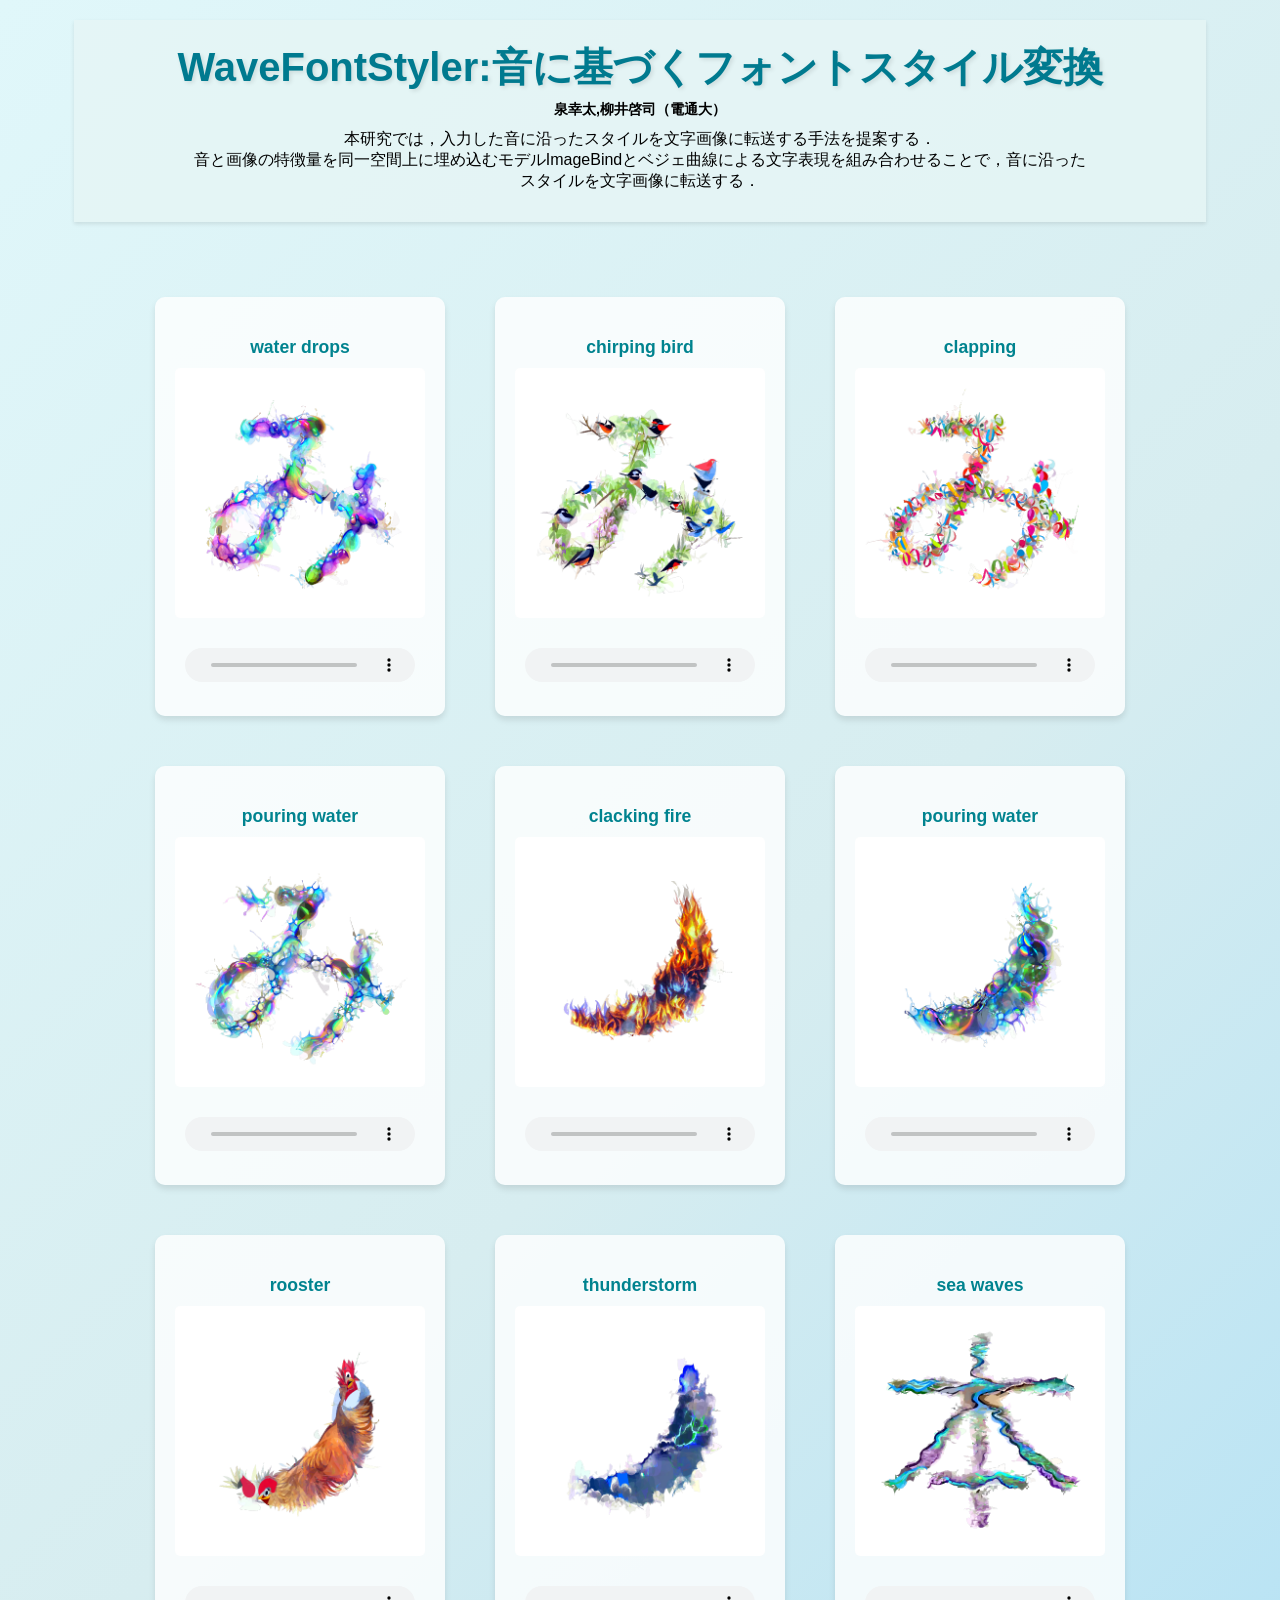
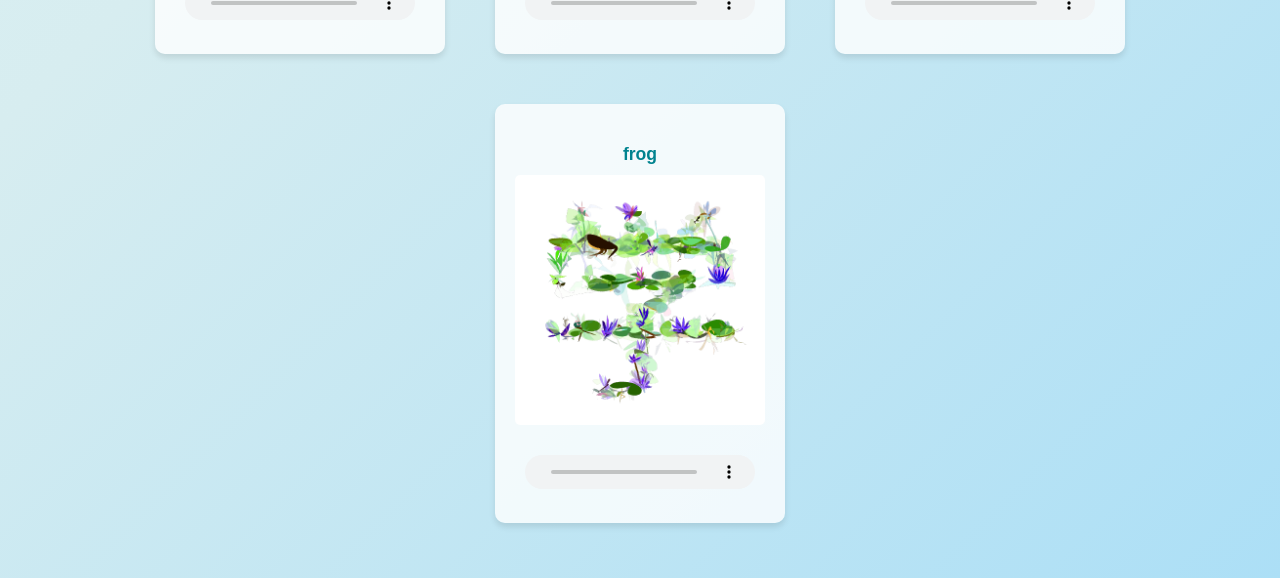
==== index.html @ 9753abb4 "Change file name" ====
<!DOCTYPE html>
<html lang="ja">

<head>
    <meta charset="UTF-8">
    <meta name="viewport" content="width=device-width, initial-scale=1.0">
    <title>音声と画像のギャラリー</title>
    <link rel="stylesheet" href="./static/style.css">
    <script>
        document.addEventListener('DOMContentLoaded', function () {
            const images = document.querySelectorAll('.item img');
            const qrOverlay = document.querySelector('.qr-overlay');
            const qrCode = document.querySelector('.qr-code');
            const closeQr = document.querySelector('.close-qr');

            images.forEach(img => {
                img.addEventListener('click', function () {
                    // QRコードのURLを生成（実際のQRコード生成に置き換えてください）
                    const qrUrl = `https://api.qrserver.com/v1/create-qr-code/?size=200x200&data=${encodeURIComponent(img.src)}`;
                    qrCode.src = qrUrl;
                    qrOverlay.style.display = 'flex';
                });
            });

            closeQr.addEventListener('click', function () {
                qrOverlay.style.display = 'none';
            });
        });
    </script>
</head>

<body>
    <div class="header">
        <h1 class="title">WaveFontStyler:音に基づくフォントスタイル変換</h1>
        <p class="author">泉幸太,柳井啓司（電通大）</p>
        <p class="abstract">
            本研究では，入力した音に沿ったスタイルを文字画像に転送する手法を提案する．<br>音と画像の特徴量を同一空間上に埋め込むモデルImageBindとベジェ曲線による文字表現を組み合わせることで，音に沿ったスタイルを文字画像に転送する．
        </p>
    </div>
    <div class="gallery">
        <div class="item">
            <div class="text">water drops</div>
            <img src="./image/mi_water_drop.png" alt="Image 1">
            <audio controls>
                <source src="./audio/water_drops.wav" type="audio/wav">
                Your browser does not support the audio element.
            </audio>
        </div>
        <div class="item">
            <div class="text">chirping bird</div>
            <img src="./image/mi_bird.png" alt="Image 2">
            <audio controls>
                <source src="./audio/chirping_bird.wav" type="audio/wav">
                Your browser does not support the audio element.
            </audio>
        </div>
        <div class="item">
            <div class="text">clapping</div>
            <img src="./image/mi_clapping.png" alt="Image 3">
            <audio controls>
                <source src="./audio/clapping.wav" type="audio/wav">
                Your browser does not support the audio element.
            </audio>
        </div>
        <div class="item">
            <div class="text">pouring water</div>
            <img src="./image/mi_pour_water.png" alt="Image 4">
            <audio controls>
                <source src="./audio/pouring_water.wav" type="audio/wav">
                Your browser does not support the audio element.
            </audio>
        </div>
        <div class="item">
            <div class="text">clacking fire</div>
            <img src="./image/moon_cracking_fire.png" alt="Image 4">
            <audio controls>
                <source src="./audio/cracking_fire.wav" type="audio/wav">
                Your browser does not support the audio element.
            </audio>
        </div>
        <div class="item">
            <div class="text">pouring water</div>
            <img src="./image/moon_pour_water.png" alt="Image 4">
            <audio controls>
                <source src="./audio/pouring_water.wav" type="audio/wav">
                Your browser does not support the audio element.
            </audio>
        </div>
        <div class="item">
            <div class="text">rooster</div>
            <img src="./image/moon_rooster2.png" alt="Image 4">
            <audio controls>
                <source src="./audio/rooster.wav" type="audio/wav">
                Your browser does not support the audio element.
            </audio>
        </div>
        <div class="item">
            <div class="text">thunderstorm</div>
            <img src="./image/moon_thunderstorm2.png" alt="Image 4">
            <audio controls>
                <source src="./audio/thunderstorm.wav" type="audio/wav">
                Your browser does not support the audio element.
            </audio>
        </div>
        <div class="item">
            <div class="text">sea waves</div>
            <img src="./image/hon_sea_waves.png" alt="Image 4">
            <audio controls>
                <source src="./audio/sea_waves.wav" type="audio/wav">
                Your browser does not support the audio element.
            </audio>
        </div>
        <div class="item">
            <div class="text">frog</div>
            <img src="./image/gaku_frog.png" alt="Image 4">
            <audio controls>
                <source src="./audio/frog.wav" type="audio/wav">
                Your browser does not support the audio element.
            </audio>
        </div>
    </div>
    <div class="qr-overlay">
        <div class="qr-container">
            <img class="qr-code" src="" alt="QR コード">
            <button class="close-qr">閉じる</button>
        </div>
    </div>
</body>

</html>
---- static/style.css ----
/* styles.css
body {
    font-family: 'Arial', sans-serif;
    background-color: #f8f9fa;
    margin: 0;
    padding: 0;
    display: flex;
    justify-content: center;
}

.gallery {
    display: flex;
    flex-wrap: wrap;
    gap: 20px;
    justify-content: center;
    width: 80%;
    max-width: 1200px;
    margin: 20px 0;
}

.item {
    background: #fff;
    border-radius: 10px;
    box-shadow: 0 4px 8px rgba(0, 0, 0, 0.1);
    overflow: hidden;
    transition: transform 0.2s;
    width: calc(50% - 10px);
    margin-bottom: 20px;
    position: relative;
}

.item:hover {
    transform: translateY(-10px);
}

.text {
    width: 100%;
    text-align: center;
    font-size: 1.2em;
    font-weight: bold;
    color: black;
    margin: 20px 0;
}

img {
    width: 100%;
    height: auto;
    display: block;
}

audio {
    width: 100%;
    padding: 10px;
    box-sizing: border-box;
}

@media (max-width: 768px) {
    .item {
        width: 100%;
    }
} */

/* styles.css */
body {
    font-family: 'Arial', sans-serif;
    background-color: #f8f9fa;
    margin: 0;
    padding: 0;
    display: flex;
    flex-direction: column;
    align-items: center;
}

.header {
    text-align: center;
    margin: 20px 0;
}

.title {
    font-size: 2.5em;
    margin: 10px 0;
}

.author {
    font-size: 0.9em;
    font-weight: bold;
    margin: 5px 0;
}

.abstract {
    font-size: 1em;
    margin: 10px auto;
    max-width: 80%;
    text-align: center;

}

.gallery {
    display: flex;
    flex-wrap: wrap;
    gap: 20px;
    justify-content: center;
    width: 80%;
    max-width: 1200px;
    margin: 20px 0;
}

.item {
    background: #fff;
    border-radius: 10px;
    box-shadow: 0 4px 8px rgba(0, 0, 0, 0.1);
    overflow: hidden;
    transition: transform 0.2s;
    width: calc(50% - 10px);
    margin-bottom: 20px;
    position: relative;
}

.item:hover {
    transform: translateY(-10px);
}

.text {
    width: 100%;
    text-align: center;
    font-size: 1.2em;
    font-weight: bold;
    color: black;
    margin: 20px 0;
}

img {
    width: 100%;
    height: auto;
    display: block;
}

audio {
    width: 100%;
    padding: 10px;
    box-sizing: border-box;
}

@media (max-width: 768px) {
    .item {
        width: 100%;
    }
}

body {
    font-family: 'Noto Sans JP', sans-serif;
    margin: 0;
    padding: 0;
    background: linear-gradient(135deg, #e0f7fa, #d7edf0, #acdff6);
    min-height: 100vh;
}

.header {
    background-color: rgba(231, 246, 246, 0.8);
    padding: 20px 0;
    box-shadow: 0 2px 4px rgba(0, 0, 0, 0.1);
}

.title {
    font-family: 'Noto Sans JP', sans-serif;
    color: #007a8f;
    text-align: center;
    margin: 0;
    font-size: 2.5em;
    text-shadow: 2px 2px 4px rgba(0, 0, 0, 0.1);
}

.gallery {
    display: flex;
    flex-wrap: wrap;
    justify-content: center;
    padding: 20px;
}

.item {
    background: rgba(255, 255, 255, 0.8);
    border-radius: 10px;
    padding: 20px;
    margin: 15px;
    box-shadow: 0 4px 6px rgba(0, 0, 0, 0.1);
    width: 250px;
    text-align: center;
    transition: transform 0.3s ease;
}

.item:hover {
    transform: translateY(-5px);
}

.text {
    color: #00838f;
    font-weight: 700;
    margin-bottom: 10px;
    font-size: 1.1em;
}

.item img {
    width: 100%;
    height: auto;
    border-radius: 5px;
    margin-bottom: 10px;
    cursor: pointer;
}

audio {
    width: 100%;
    margin-top: 10px;
}

/* QRコードのスタイル */
.qr-overlay {
    display: none;
    position: fixed;
    top: 0;
    left: 0;
    width: 100%;
    height: 100%;
    background-color: rgba(0, 0, 0, 0.7);
    justify-content: center;
    align-items: center;
    z-index: 1000;
}

.qr-container {
    background-color: white;
    padding: 20px;
    border-radius: 10px;
    text-align: center;
}

.qr-code {
    width: 200px;
    height: 200px;
    margin-bottom: 10px;
}

.close-qr {
    background-color: #00838f;
    color: white;
    border: none;
    padding: 10px 20px;
    border-radius: 5px;
    cursor: pointer;
    font-family: 'Noto Sans JP', sans-serif;
    font-weight: 700;
}

.close-qr:hover {
    background-color: #006064;
}
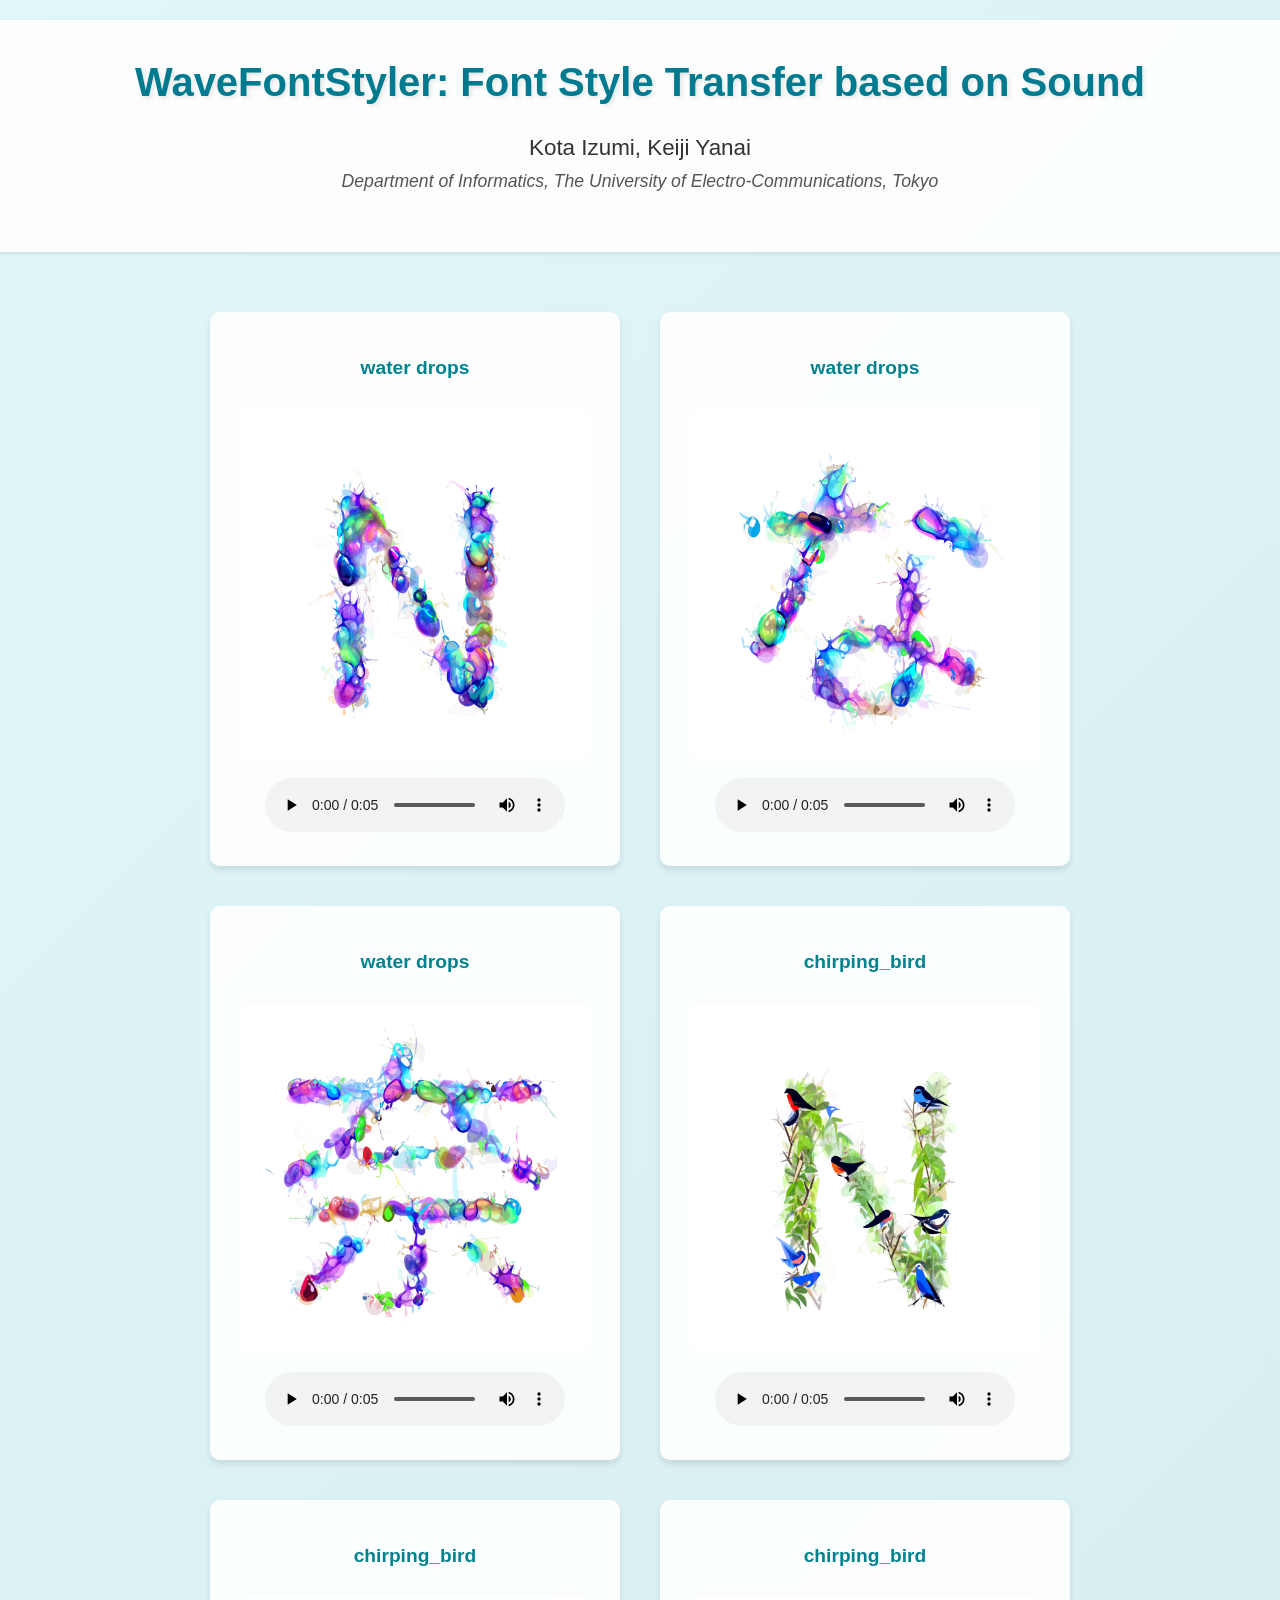
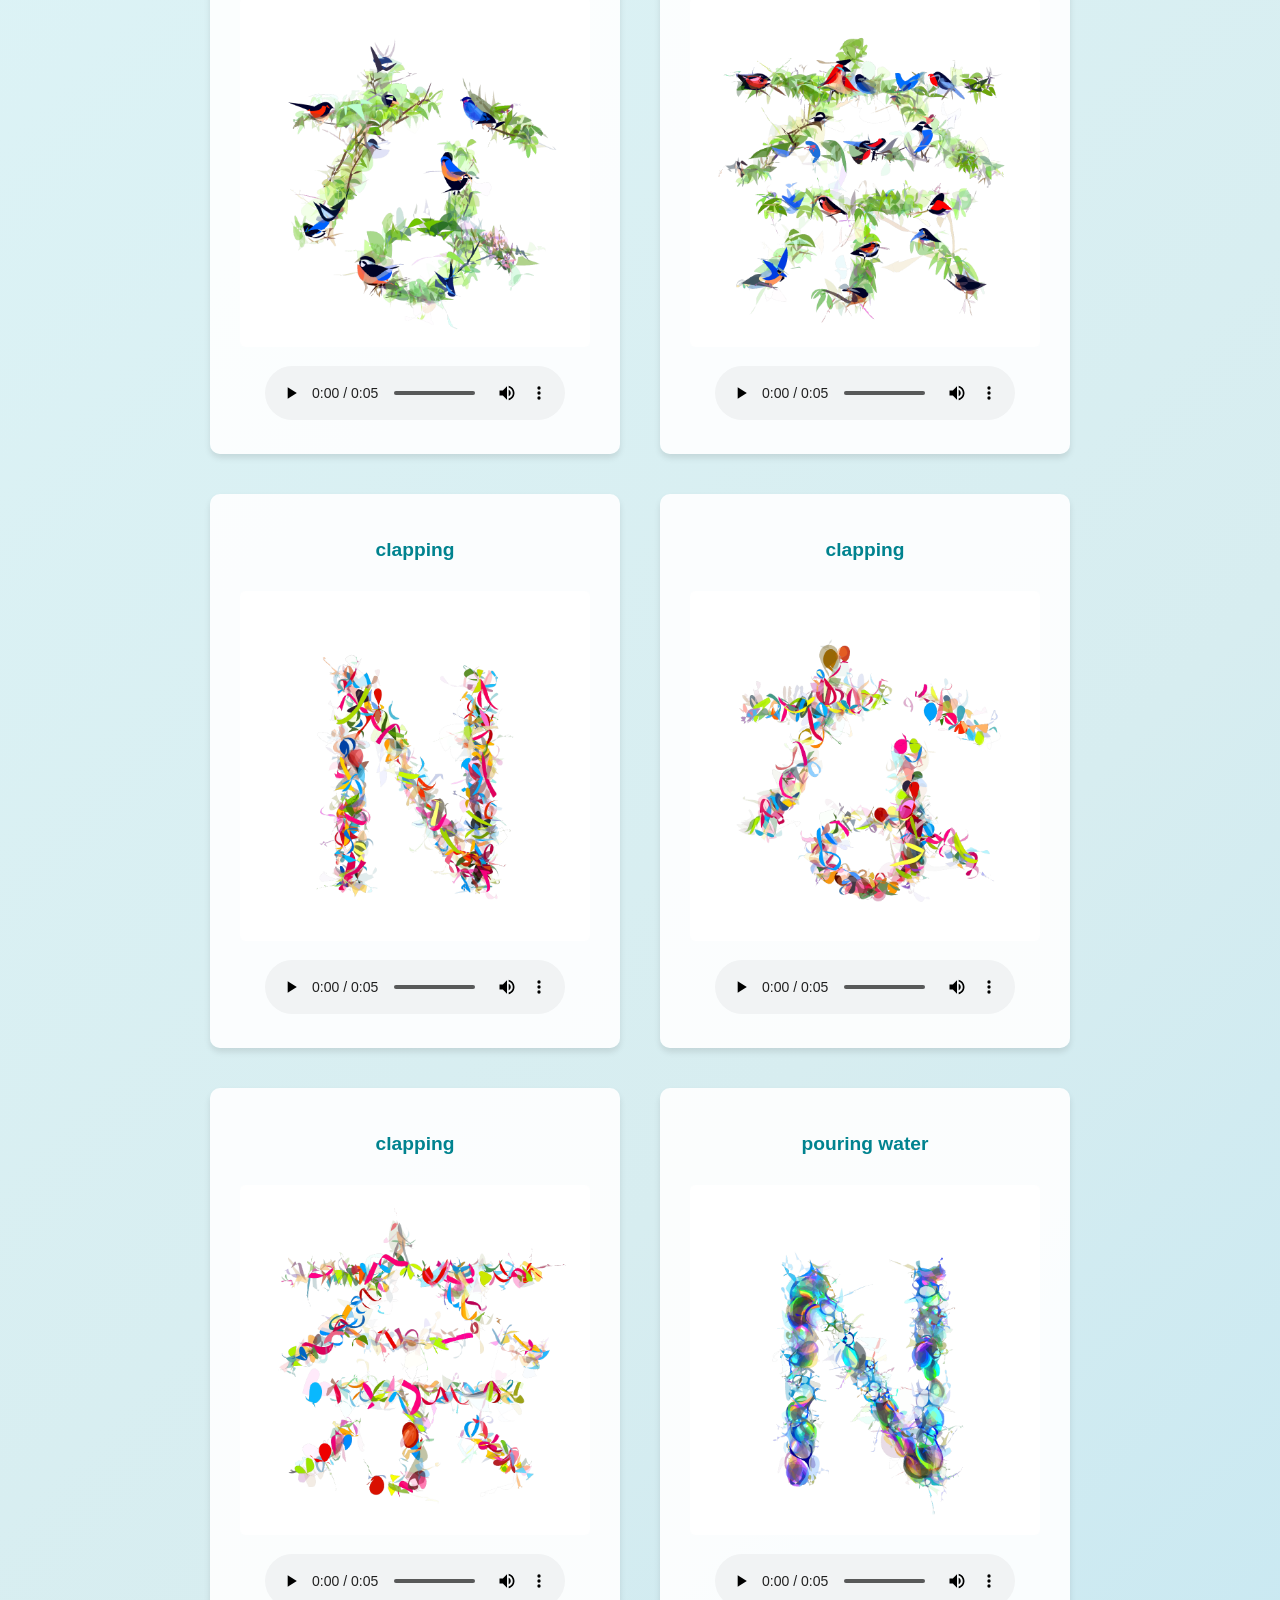
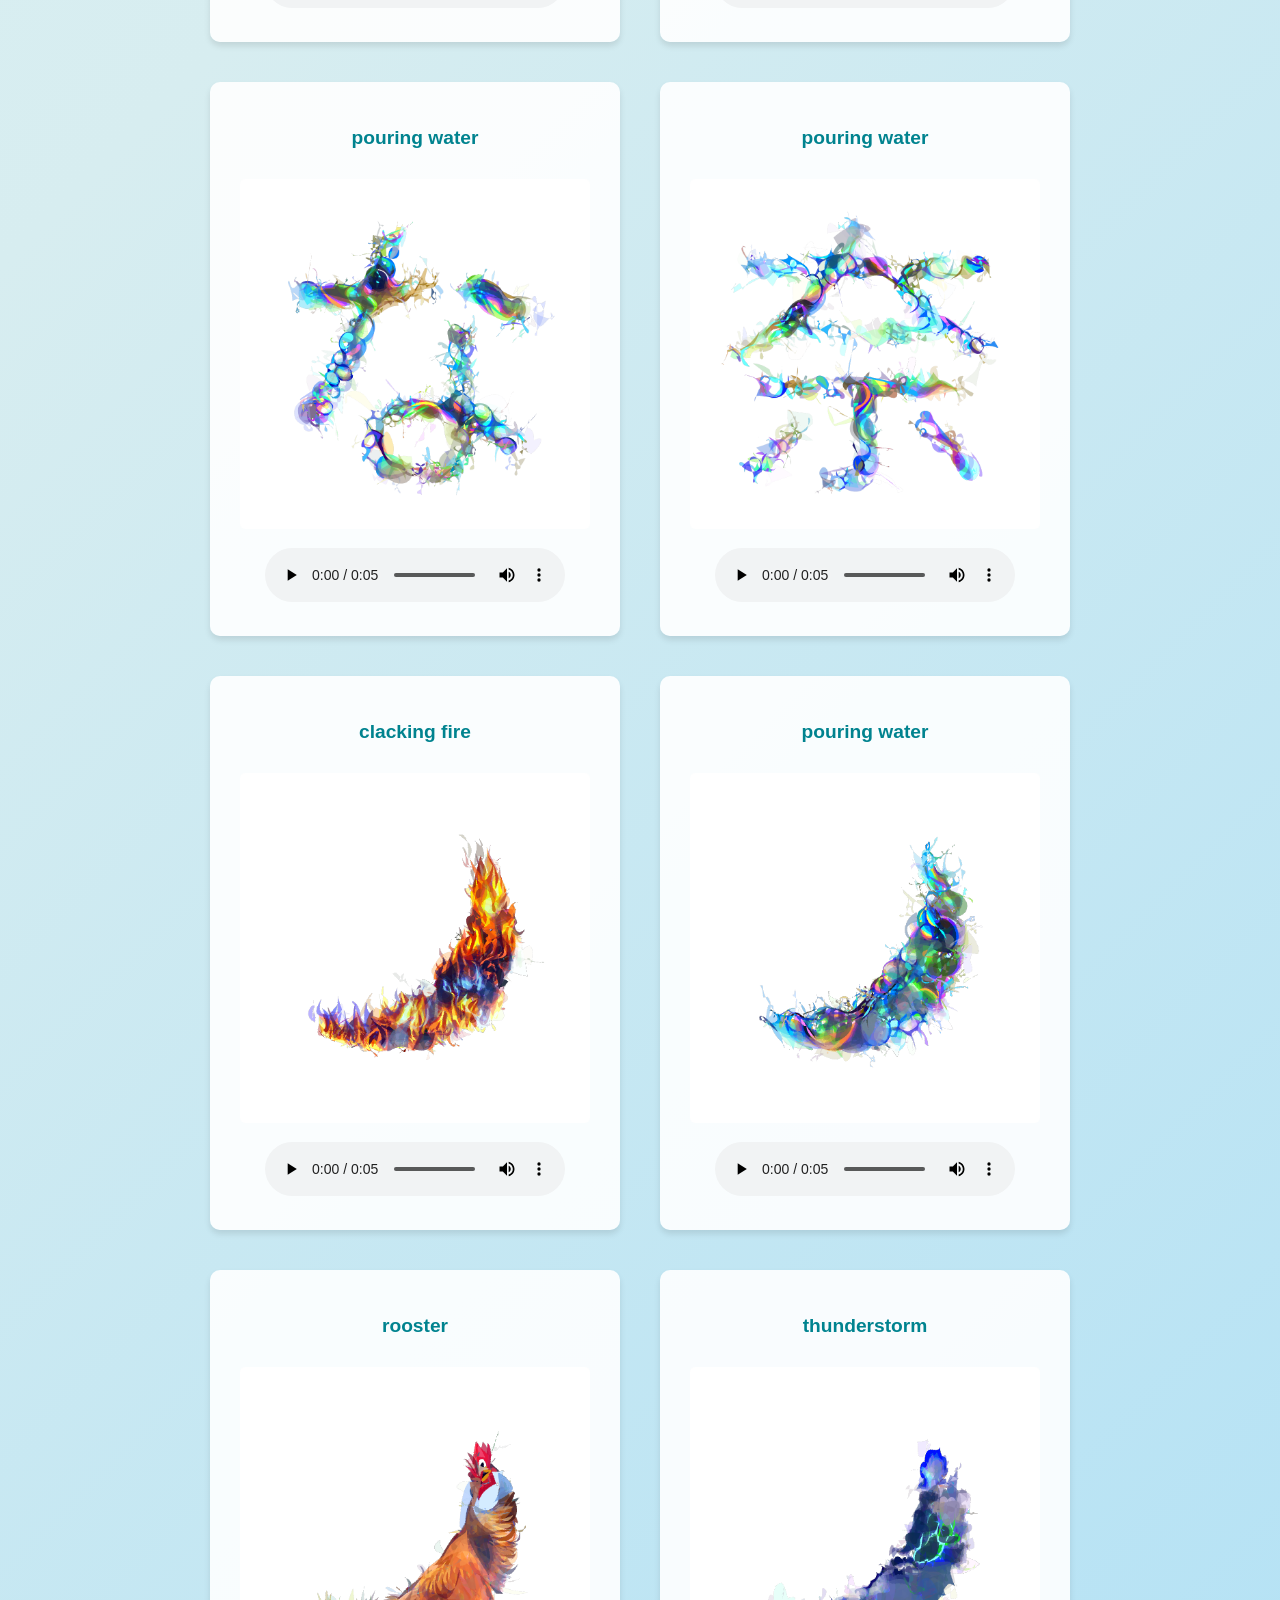
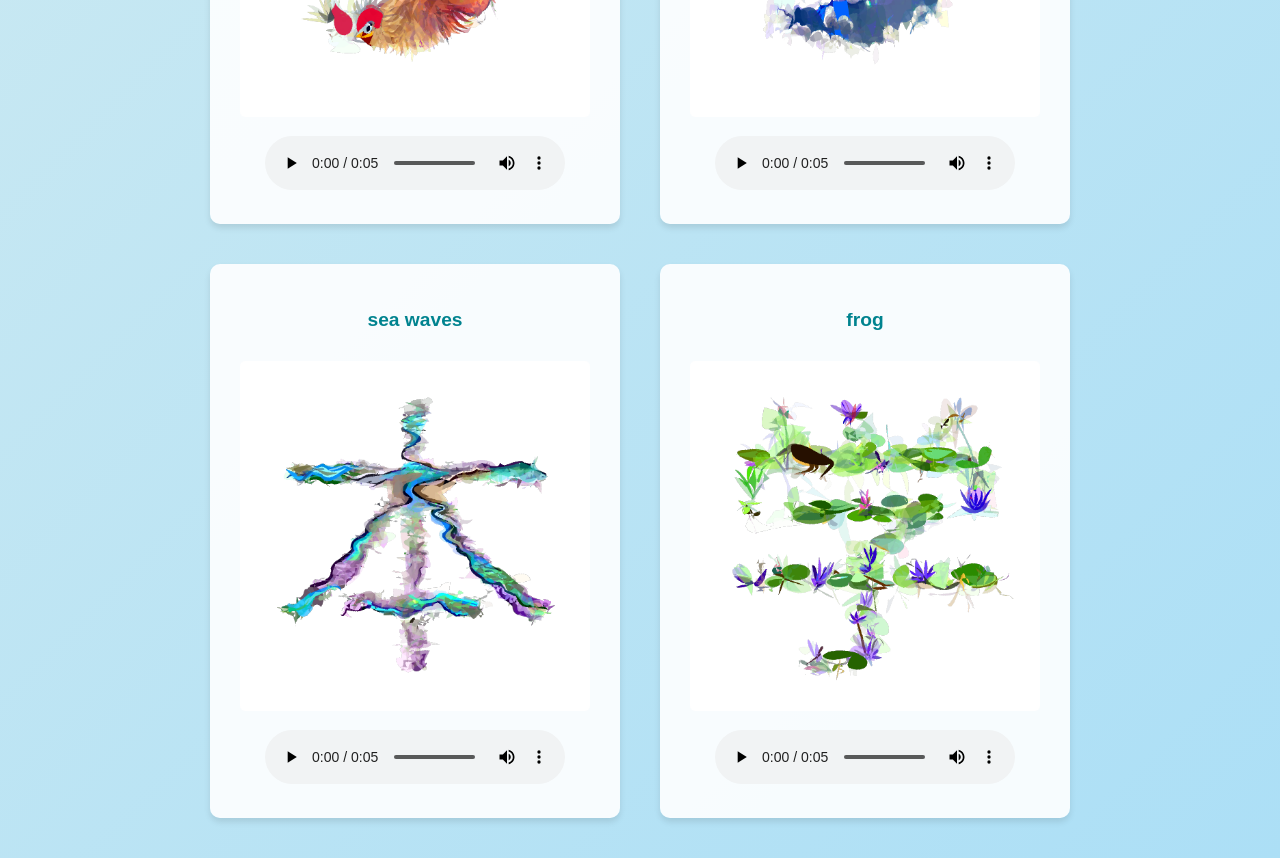
==== commit ac4730e9: "Add results" ====
--- a/index.html
+++ b/index.html
@@ -4,61 +4,129 @@
 <head>
     <meta charset="UTF-8">
     <meta name="viewport" content="width=device-width, initial-scale=1.0">
-    <title>音声と画像のギャラリー</title>
+    <title>Generated images</title>
     <link rel="stylesheet" href="./static/style.css">
-    <script>
-        document.addEventListener('DOMContentLoaded', function () {
-            const images = document.querySelectorAll('.item img');
-            const qrOverlay = document.querySelector('.qr-overlay');
-            const qrCode = document.querySelector('.qr-code');
-            const closeQr = document.querySelector('.close-qr');
-
-            images.forEach(img => {
-                img.addEventListener('click', function () {
-                    // QRコードのURLを生成（実際のQRコード生成に置き換えてください）
-                    const qrUrl = `https://api.qrserver.com/v1/create-qr-code/?size=200x200&data=${encodeURIComponent(img.src)}`;
-                    qrCode.src = qrUrl;
-                    qrOverlay.style.display = 'flex';
-                });
-            });
-
-            closeQr.addEventListener('click', function () {
-                qrOverlay.style.display = 'none';
-            });
-        });
-    </script>
 </head>
 
 <body>
     <div class="header">
-        <h1 class="title">WaveFontStyler:音に基づくフォントスタイル変換</h1>
-        <p class="author">泉幸太,柳井啓司（電通大）</p>
-        <p class="abstract">
-            本研究では，入力した音に沿ったスタイルを文字画像に転送する手法を提案する．<br>音と画像の特徴量を同一空間上に埋め込むモデルImageBindとベジェ曲線による文字表現を組み合わせることで，音に沿ったスタイルを文字画像に転送する．
-        </p>
+        <h1 class="title">WaveFontStyler: Font Style Transfer based on Sound</h1>
+        <div class="author-section">
+            <p class="authors">Kota Izumi, Keiji Yanai</p>
+            <p class="affiliation">Department of Informatics, The University of Electro-Communications, Tokyo</p>
+        </div>
     </div>
     <div class="gallery">
         <div class="item">
             <div class="text">water drops</div>
-            <img src="./image/mi_water_drop.png" alt="Image 1">
+            <img src="./image/N_audio_only_audio:water_drop_sim:1.0_shape:0.5_cropsize:160_random_reinit.png" alt="Image 1">
             <audio controls>
-                <source src="./audio/water_drops.wav" type="audio/wav">
+                <source src="./audio/water_drops.mp3" type="audio/wav">
                 Your browser does not support the audio element.
             </audio>
         </div>
         <div class="item">
-            <div class="text">chirping bird</div>
-            <img src="./image/mi_bird.png" alt="Image 2">
+            <div class="text">water drops</div>
+            <img src="./image/な_audio_only_audio:water_drop_sim:1.0_shape:0.5_cropsize:160_random_reinit.png" alt="Image 1">
             <audio controls>
-                <source src="./audio/chirping_bird.wav" type="audio/wav">
+                <source src="./audio/water_drops.mp3" type="audio/wav">
+                Your browser does not support the audio element.
+            </audio>
+        </div>
+        <div class="item">
+            <div class="text">water drops</div>
+            <img src="./image/奈_audio_only_audio:water_drop_sim:1.0_shape:0.5_cropsize:160_random_reinit.png" alt="Image 1">
+            <audio controls>
+                <source src="./audio/water_drops.mp3" type="audio/wav">
+                Your browser does not support the audio element.
+            </audio>
+        </div>
+
+
+        <div class="item">
+            <div class="text">chirping_bird</div>
+                <img src="./image/N_audio_only_audio:bird_sim:1.0_shape:0.5_cropsize:160_random_reinit.png" alt="Image 1">
+                <audio controls>
+                    <source src="./audio/chirping_bird.mp3" type="audio/wav">
+                    Your browser does not support the audio element.
+                </audio>
+        </div>
+        <div class="item">
+            <div class="text">chirping_bird</div>
+            <img src="./image/な_audio_only_audio:bird_sim:1.0_shape:0.5_cropsize:160_random_reinit.png" alt="Image 1">
+            <audio controls>
+                <source src="./audio/chirping_bird.mp3" type="audio/wav">
+                Your browser does not support the audio element.
+            </audio>
+        </div>
+        <div class="item">
+            <div class="text">chirping_bird</div>
+            <img src="./image/奈_audio_only_audio:bird_sim:1.0_shape:0.5_cropsize:160_random_reinit.png" alt="Image 1">
+            <audio controls>
+                <source src="./audio/chirping_bird.mp3" type="audio/wav">
+                Your browser does not support the audio element.
+            </audio>
+        </div>
+
+
+
+        <div class="item">
+            <div class="text">clapping</div>
+            <img src="./image/N_audio_only_audio:clapping_sim:1.0_shape:0.5_cropsize:160_random_reinit.png" alt="Image 1">
+            <audio controls>
+                <source src="./audio/clapping.mp3" type="audio/wav">
                 Your browser does not support the audio element.
             </audio>
         </div>
         <div class="item">
             <div class="text">clapping</div>
+            <img src="./image/な_audio_only_audio:clapping_sim:1.0_shape:0.5_cropsize:160_random_reinit.png" alt="Image 1">
+            <audio controls>
+                <source src="./audio/clapping.mp3" type="audio/wav">
+                Your browser does not support the audio element.
+            </audio>
+        </div>
+        <div class="item">
+            <div class="text">clapping</div>
+            <img src="./image/奈_audio_only_audio:clapping_sim:1.0_shape:0.5_cropsize:160_random_reinit.png" alt="Image 1">
+            <audio controls>
+                <source src="./audio/clapping.mp3" type="audio/wav">
+                Your browser does not support the audio element.
+            </audio>
+        </div>
+
+
+        <div class="item">
+            <div class="text">pouring water</div>
+            <img src="./image/N_audio_only_audio:pour_water_sim:1.0_shape:0.5_cropsize:160_random_reinit.png" alt="Image 1">
+            <audio controls>
+                <source src="./audio/water_drops.mp3" type="audio/wav">
+                Your browser does not support the audio element.
+            </audio>
+        </div>
+        <div class="item">
+            <div class="text">pouring water</div>
+            <img src="./image/な_audio_only_audio:pour_water_sim:1.0_shape:0.5_cropsize:160_random_reinit.png" alt="Image 1">
+            <audio controls>
+                <source src="./audio/water_drops.mp3" type="audio/wav">
+                Your browser does not support the audio element.
+            </audio>
+        </div>
+        <div class="item">
+            <div class="text">pouring water</div>
+            <img src="./image/奈_audio_only_audio:pour_water_sim:1.0_shape:0.5_cropsize:160_random_reinit.png" alt="Image 1">
+            <audio controls>
+                <source src="./audio/water_drops.mp3" type="audio/wav">
+                Your browser does not support the audio element.
+            </audio>
+        </div>
+
+
+        <!-- <div class="item">
+            <div class="text">clapping</div>
             <img src="./image/mi_clapping.png" alt="Image 3">
             <audio controls>
-                <source src="./audio/clapping.wav" type="audio/wav">
+                <source src="./audio/clapping.mp3" type="audio/wav">
                 Your browser does not support the audio element.
             </audio>
         </div>
@@ -66,15 +134,15 @@
             <div class="text">pouring water</div>
             <img src="./image/mi_pour_water.png" alt="Image 4">
             <audio controls>
-                <source src="./audio/pouring_water.wav" type="audio/wav">
+                <source src="./audio/pouring_water.mp3" type="audio/wav">
                 Your browser does not support the audio element.
             </audio>
-        </div>
+        </div> -->
         <div class="item">
             <div class="text">clacking fire</div>
             <img src="./image/moon_cracking_fire.png" alt="Image 4">
             <audio controls>
-                <source src="./audio/cracking_fire.wav" type="audio/wav">
+                <source src="./audio/cracking_fire.mp3" type="audio/wav">
                 Your browser does not support the audio element.
             </audio>
         </div>
@@ -82,7 +150,7 @@
             <div class="text">pouring water</div>
             <img src="./image/moon_pour_water.png" alt="Image 4">
             <audio controls>
-                <source src="./audio/pouring_water.wav" type="audio/wav">
+                <source src="./audio/pouring_water.mp3" type="audio/wav">
                 Your browser does not support the audio element.
             </audio>
         </div>
@@ -90,7 +158,7 @@
             <div class="text">rooster</div>
             <img src="./image/moon_rooster2.png" alt="Image 4">
             <audio controls>
-                <source src="./audio/rooster.wav" type="audio/wav">
+                <source src="./audio/rooster.mp3" type="audio/wav">
                 Your browser does not support the audio element.
             </audio>
         </div>
@@ -98,7 +166,7 @@
             <div class="text">thunderstorm</div>
             <img src="./image/moon_thunderstorm2.png" alt="Image 4">
             <audio controls>
-                <source src="./audio/thunderstorm.wav" type="audio/wav">
+                <source src="./audio/thunderstorm.mp3" type="audio/wav">
                 Your browser does not support the audio element.
             </audio>
         </div>
@@ -106,7 +174,7 @@
             <div class="text">sea waves</div>
             <img src="./image/hon_sea_waves.png" alt="Image 4">
             <audio controls>
-                <source src="./audio/sea_waves.wav" type="audio/wav">
+                <source src="./audio/sea_waves.mp3" type="audio/wav">
                 Your browser does not support the audio element.
             </audio>
         </div>
@@ -114,15 +182,9 @@
             <div class="text">frog</div>
             <img src="./image/gaku_frog.png" alt="Image 4">
             <audio controls>
-                <source src="./audio/frog.wav" type="audio/wav">
+                <source src="./audio/frog.mp3" type="audio/wav">
                 Your browser does not support the audio element.
             </audio>
-        </div>
-    </div>
-    <div class="qr-overlay">
-        <div class="qr-container">
-            <img class="qr-code" src="" alt="QR コード">
-            <button class="close-qr">閉じる</button>
         </div>
     </div>
 </body>
--- a/static/style.css
+++ b/static/style.css
@@ -1,173 +1,47 @@
-/* styles.css
-body {
-    font-family: 'Arial', sans-serif;
-    background-color: #f8f9fa;
-    margin: 0;
-    padding: 0;
-    display: flex;
-    justify-content: center;
-}
-
-.gallery {
-    display: flex;
-    flex-wrap: wrap;
-    gap: 20px;
-    justify-content: center;
-    width: 80%;
-    max-width: 1200px;
-    margin: 20px 0;
-}
-
-.item {
-    background: #fff;
-    border-radius: 10px;
-    box-shadow: 0 4px 8px rgba(0, 0, 0, 0.1);
-    overflow: hidden;
-    transition: transform 0.2s;
-    width: calc(50% - 10px);
-    margin-bottom: 20px;
-    position: relative;
-}
-
-.item:hover {
-    transform: translateY(-10px);
-}
-
-.text {
-    width: 100%;
-    text-align: center;
-    font-size: 1.2em;
-    font-weight: bold;
-    color: black;
-    margin: 20px 0;
-}
-
-img {
-    width: 100%;
-    height: auto;
-    display: block;
-}
-
-audio {
-    width: 100%;
-    padding: 10px;
-    box-sizing: border-box;
-}
-
-@media (max-width: 768px) {
-    .item {
-        width: 100%;
-    }
-} */
-
-/* styles.css */
-body {
-    font-family: 'Arial', sans-serif;
-    background-color: #f8f9fa;
-    margin: 0;
-    padding: 0;
-    display: flex;
-    flex-direction: column;
-    align-items: center;
-}
-
-.header {
-    text-align: center;
-    margin: 20px 0;
-}
-
-.title {
-    font-size: 2.5em;
-    margin: 10px 0;
-}
-
-.author {
-    font-size: 0.9em;
-    font-weight: bold;
-    margin: 5px 0;
-}
-
-.abstract {
-    font-size: 1em;
-    margin: 10px auto;
-    max-width: 80%;
-    text-align: center;
-
-}
-
-.gallery {
-    display: flex;
-    flex-wrap: wrap;
-    gap: 20px;
-    justify-content: center;
-    width: 80%;
-    max-width: 1200px;
-    margin: 20px 0;
-}
-
-.item {
-    background: #fff;
-    border-radius: 10px;
-    box-shadow: 0 4px 8px rgba(0, 0, 0, 0.1);
-    overflow: hidden;
-    transition: transform 0.2s;
-    width: calc(50% - 10px);
-    margin-bottom: 20px;
-    position: relative;
-}
-
-.item:hover {
-    transform: translateY(-10px);
-}
-
-.text {
-    width: 100%;
-    text-align: center;
-    font-size: 1.2em;
-    font-weight: bold;
-    color: black;
-    margin: 20px 0;
-}
-
-img {
-    width: 100%;
-    height: auto;
-    display: block;
-}
-
-audio {
-    width: 100%;
-    padding: 10px;
-    box-sizing: border-box;
-}
-
-@media (max-width: 768px) {
-    .item {
-        width: 100%;
-    }
-}
-
 body {
     font-family: 'Noto Sans JP', sans-serif;
     margin: 0;
     padding: 0;
-    background: linear-gradient(135deg, #e0f7fa, #d7edf0, #acdff6);
+    background: linear-gradient(135deg, #e0f7fa, #d7edf0, #acdff6);  背景のグラデーション
     min-height: 100vh;
 }
 
 .header {
-    background-color: rgba(231, 246, 246, 0.8);
-    padding: 20px 0;
+    background-color: rgba(255, 255, 255, 0.9);  /* ヘッダーの背景色を変更 */
+    padding: 40px 0;
     box-shadow: 0 2px 4px rgba(0, 0, 0, 0.1);
+    margin: 20px 0;
+    width: 100%;
 }
 
 .title {
     font-family: 'Noto Sans JP', sans-serif;
     color: #007a8f;
     text-align: center;
-    margin: 0;
+    margin: 0 20px 30px 20px;
+    padding: 0 20px;
     font-size: 2.5em;
     text-shadow: 2px 2px 4px rgba(0, 0, 0, 0.1);
+}
+
+.author-section {
+    text-align: center;
+    margin: 20px 0;
+}
+
+.authors {
+    font-size: 1.4em;
+    font-weight: 500;
+    color: #333;
+    margin: 0 0 10px 0;
+    padding: 0;
+}
+
+.affiliation {
+    font-size: 1.1em;
+    color: #555;
+    margin: 5px 0 0 0;
+    font-style: italic;
 }
 
 .gallery {
@@ -175,81 +49,60 @@
     flex-wrap: wrap;
     justify-content: center;
     padding: 20px;
+    max-width: 1400px;
+    margin: 0 auto;
 }
 
 .item {
-    background: rgba(255, 255, 255, 0.8);
+    background: rgba(255, 255, 255, 0.9);  /* アイテムの背景色も少し透明に */
     border-radius: 10px;
-    padding: 20px;
-    margin: 15px;
+    padding: 30px;
+    margin: 20px;
     box-shadow: 0 4px 6px rgba(0, 0, 0, 0.1);
-    width: 250px;
+    width: 350px;
     text-align: center;
     transition: transform 0.3s ease;
 }
 
 .item:hover {
     transform: translateY(-5px);
+    box-shadow: 0 6px 12px rgba(0, 0, 0, 0.15);  /* ホバー時の影を強調 */
 }
 
+/* 以下は既存のスタイル */
 .text {
     color: #00838f;
     font-weight: 700;
-    margin-bottom: 10px;
-    font-size: 1.1em;
+    margin: 15px 0;
+    font-size: 1.2em;
 }
 
 .item img {
     width: 100%;
     height: auto;
     border-radius: 5px;
-    margin-bottom: 10px;
+    margin: 15px 0;
     cursor: pointer;
 }
 
-audio {
-    width: 100%;
-    margin-top: 10px;
-}
-
-/* QRコードのスタイル */
-.qr-overlay {
-    display: none;
-    position: fixed;
-    top: 0;
-    left: 0;
-    width: 100%;
-    height: 100%;
-    background-color: rgba(0, 0, 0, 0.7);
-    justify-content: center;
-    align-items: center;
-    z-index: 1000;
-}
-
-.qr-container {
-    background-color: white;
-    padding: 20px;
-    border-radius: 10px;
-    text-align: center;
-}
-
-.qr-code {
-    width: 200px;
-    height: 200px;
-    margin-bottom: 10px;
-}
-
-.close-qr {
-    background-color: #00838f;
-    color: white;
-    border: none;
-    padding: 10px 20px;
-    border-radius: 5px;
-    cursor: pointer;
-    font-family: 'Noto Sans JP', sans-serif;
-    font-weight: 700;
-}
-
-.close-qr:hover {
-    background-color: #006064;
+/* レスポンシブ対応 */
+@media (max-width: 768px) {
+    .title {
+        font-size: 2em;
+        margin: 0 10px 20px 10px;
+    }
+    
+    .authors {
+        font-size: 1.2em;
+    }
+    
+    .affiliation {
+        font-size: 1em;
+        padding: 0 10px;
+    }
+    
+    .item {
+        width: 90%;
+        margin: 15px auto;
+    }
 }
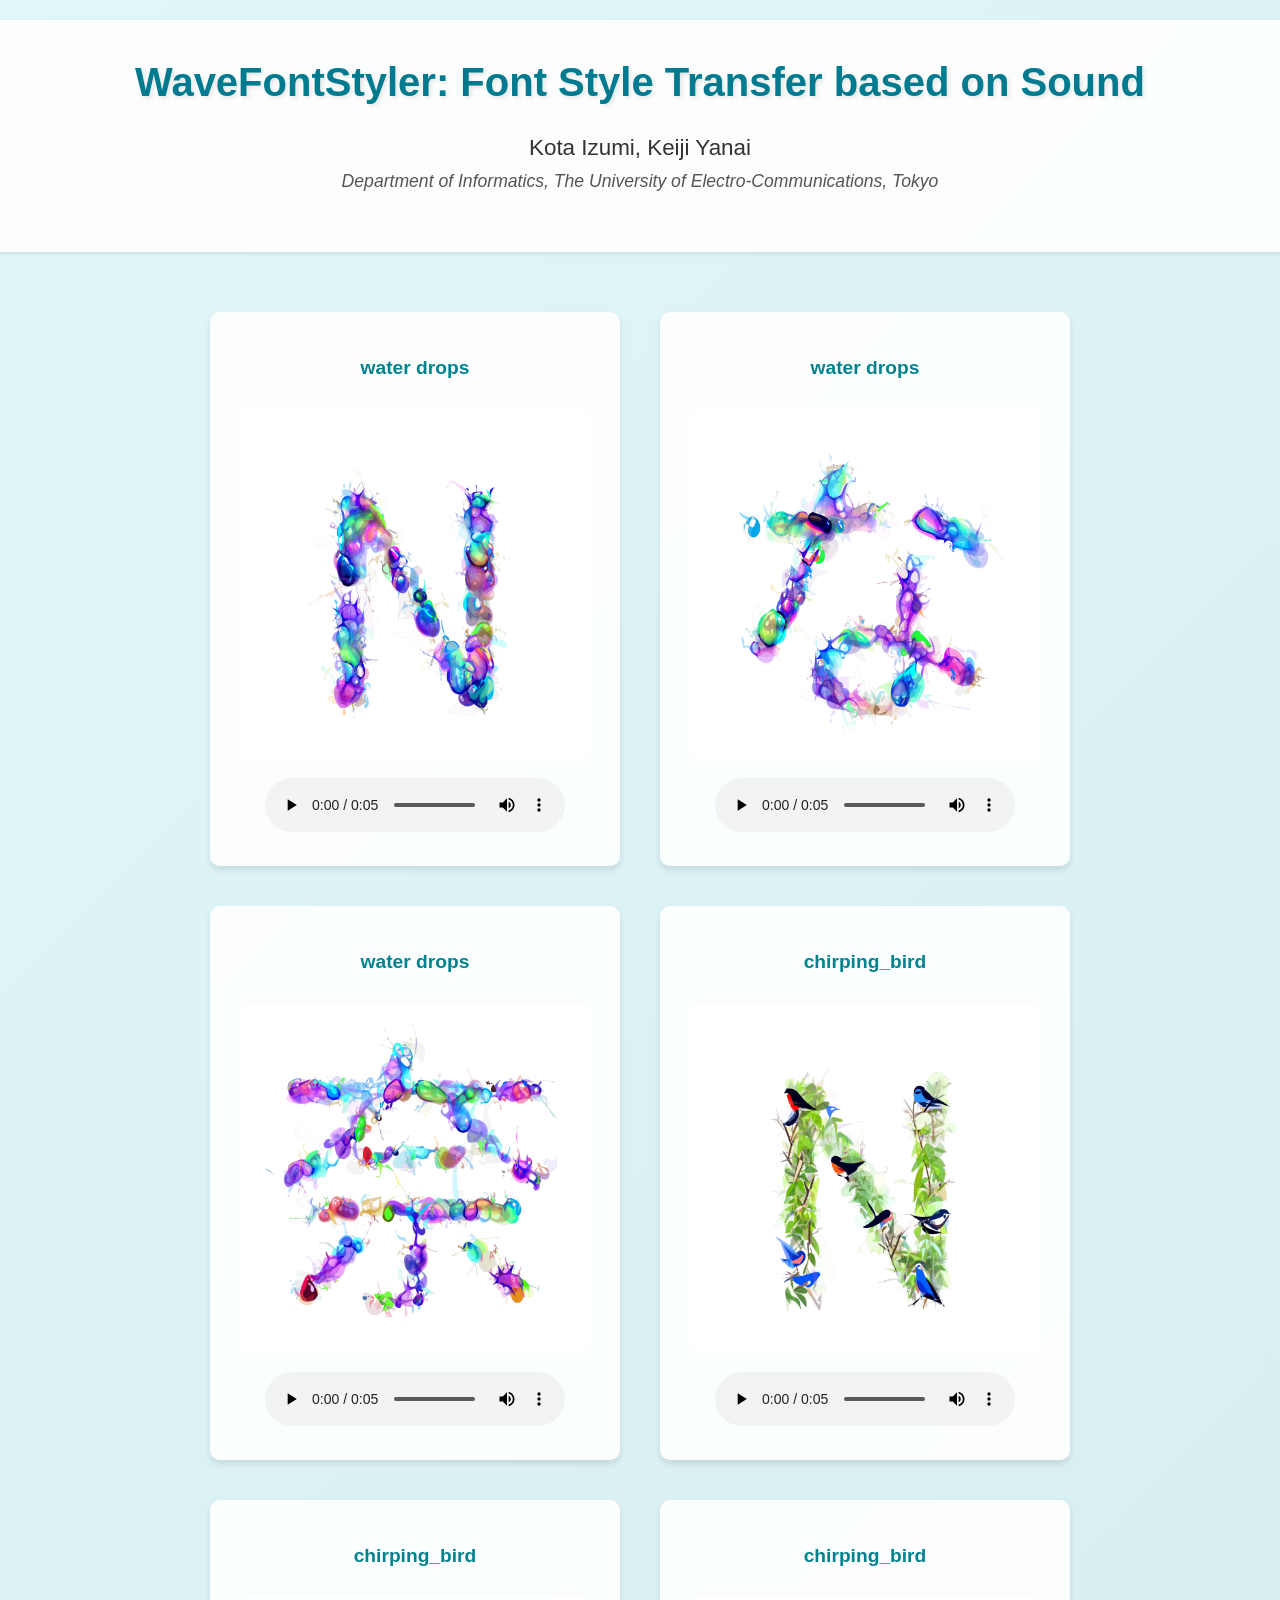
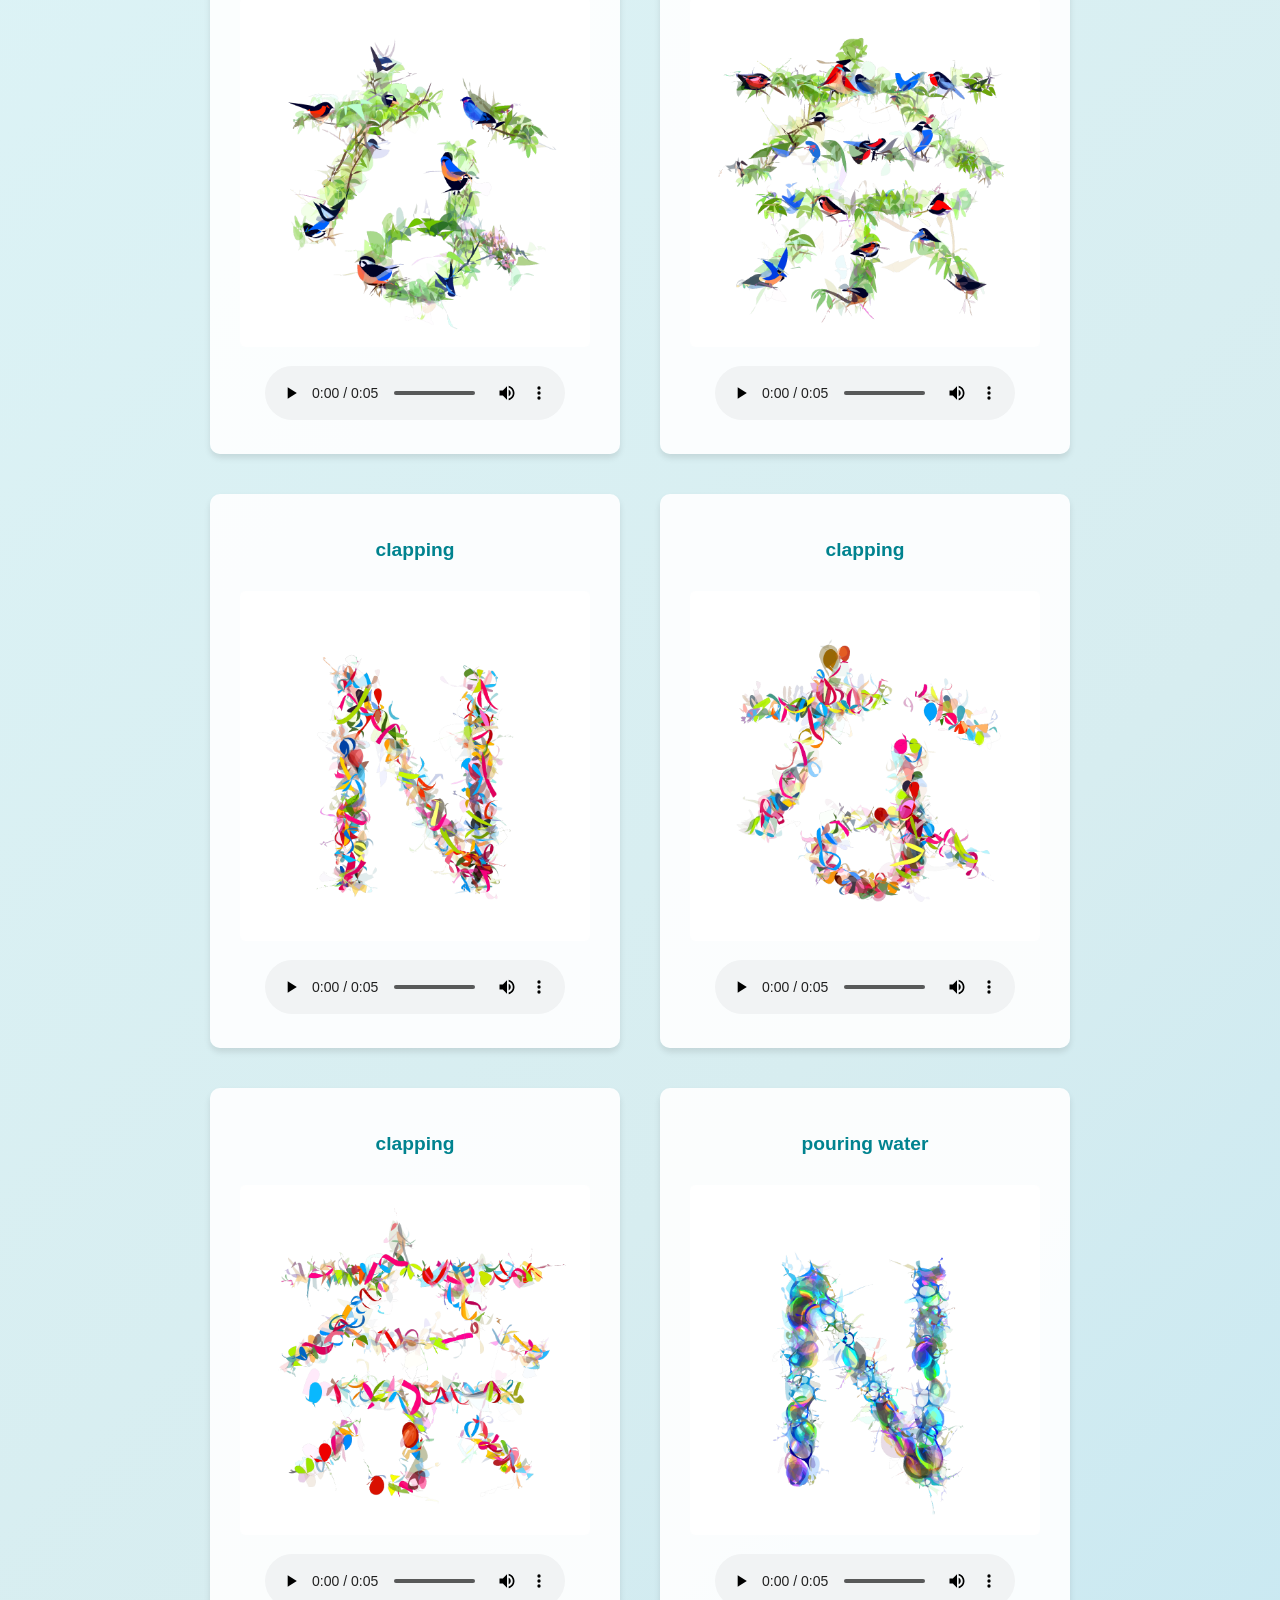
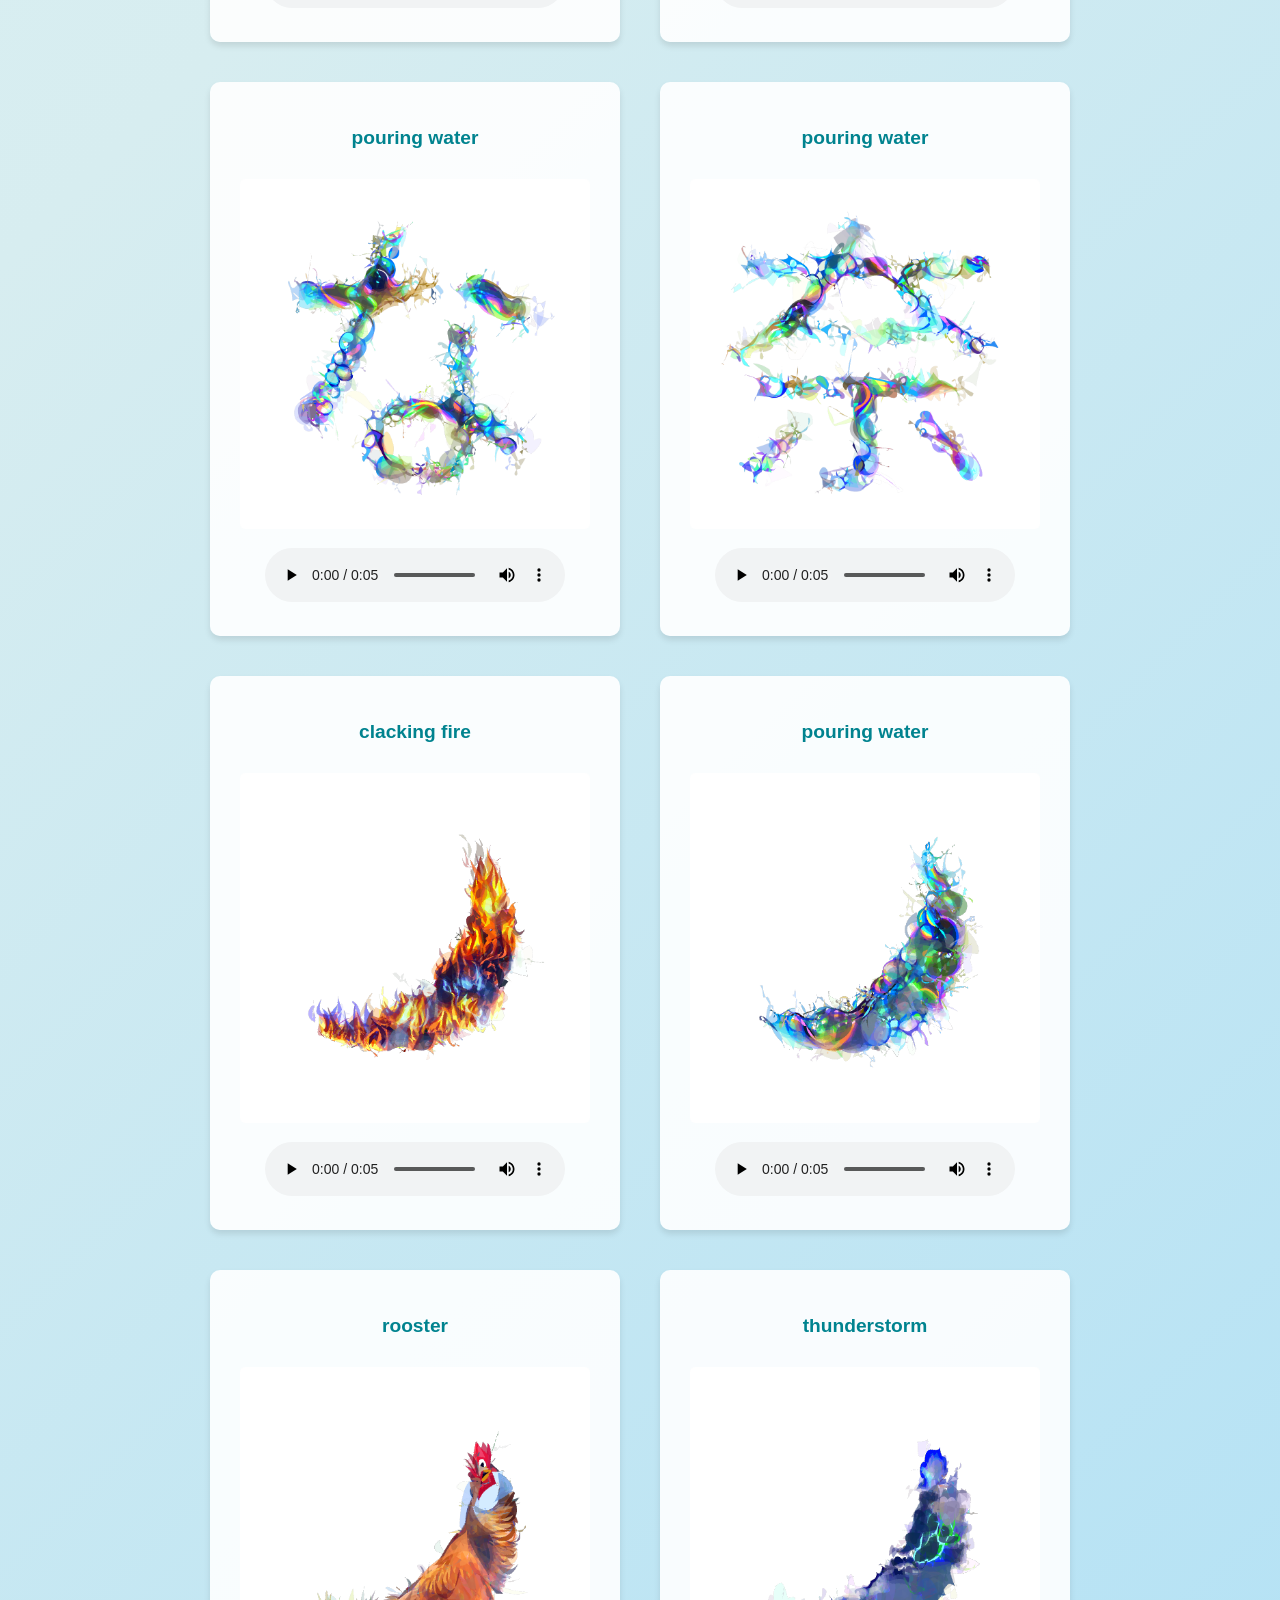
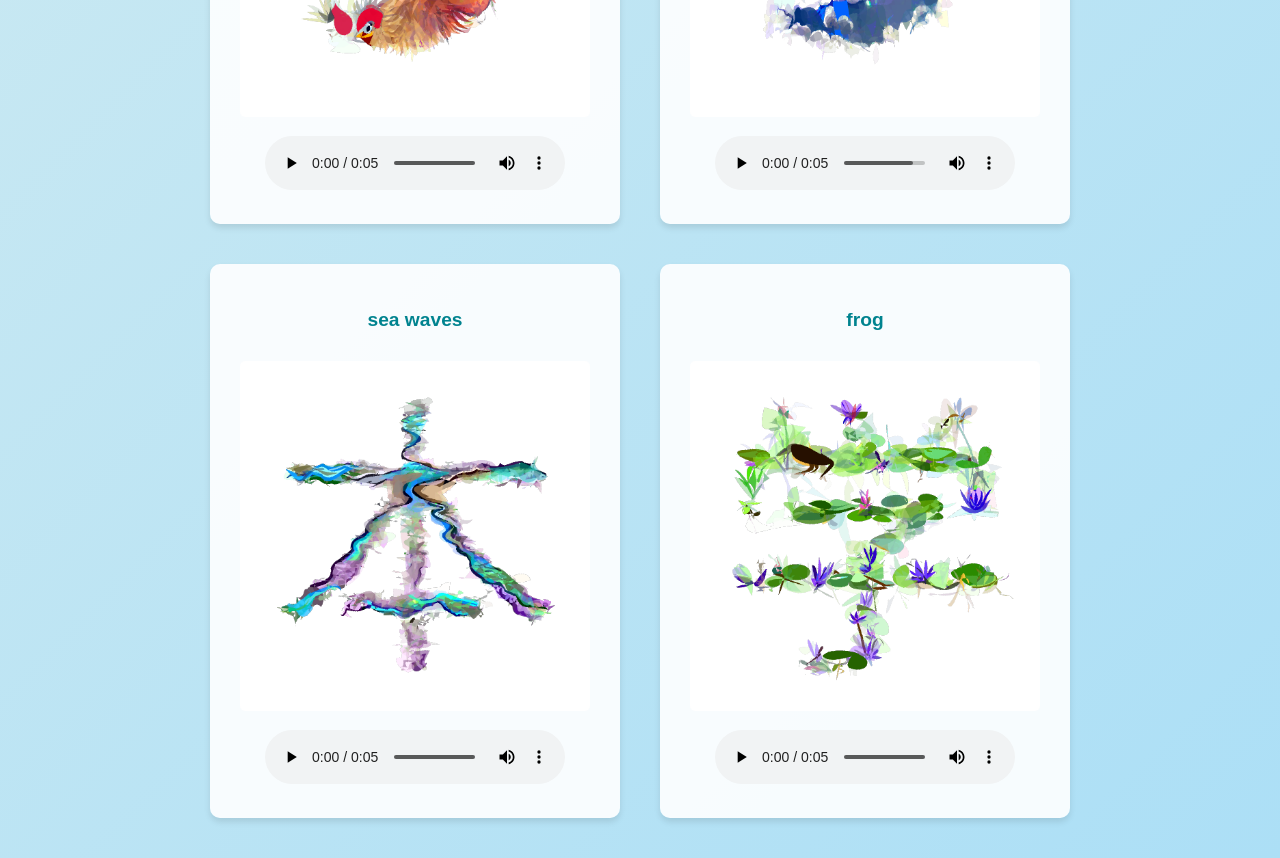
==== commit 88779f0f: "Add icon" ====
--- a/index.html
+++ b/index.html
@@ -4,8 +4,9 @@
 <head>
     <meta charset="UTF-8">
     <meta name="viewport" content="width=device-width, initial-scale=1.0">
-    <title>Generated images</title>
+    <title>WaveFontStyler</title>
     <link rel="stylesheet" href="./static/style.css">
+    <link rel="icon" type="image/png" href="./image/icon.png" sizes="96x96" />
 </head>
 
 <body>
